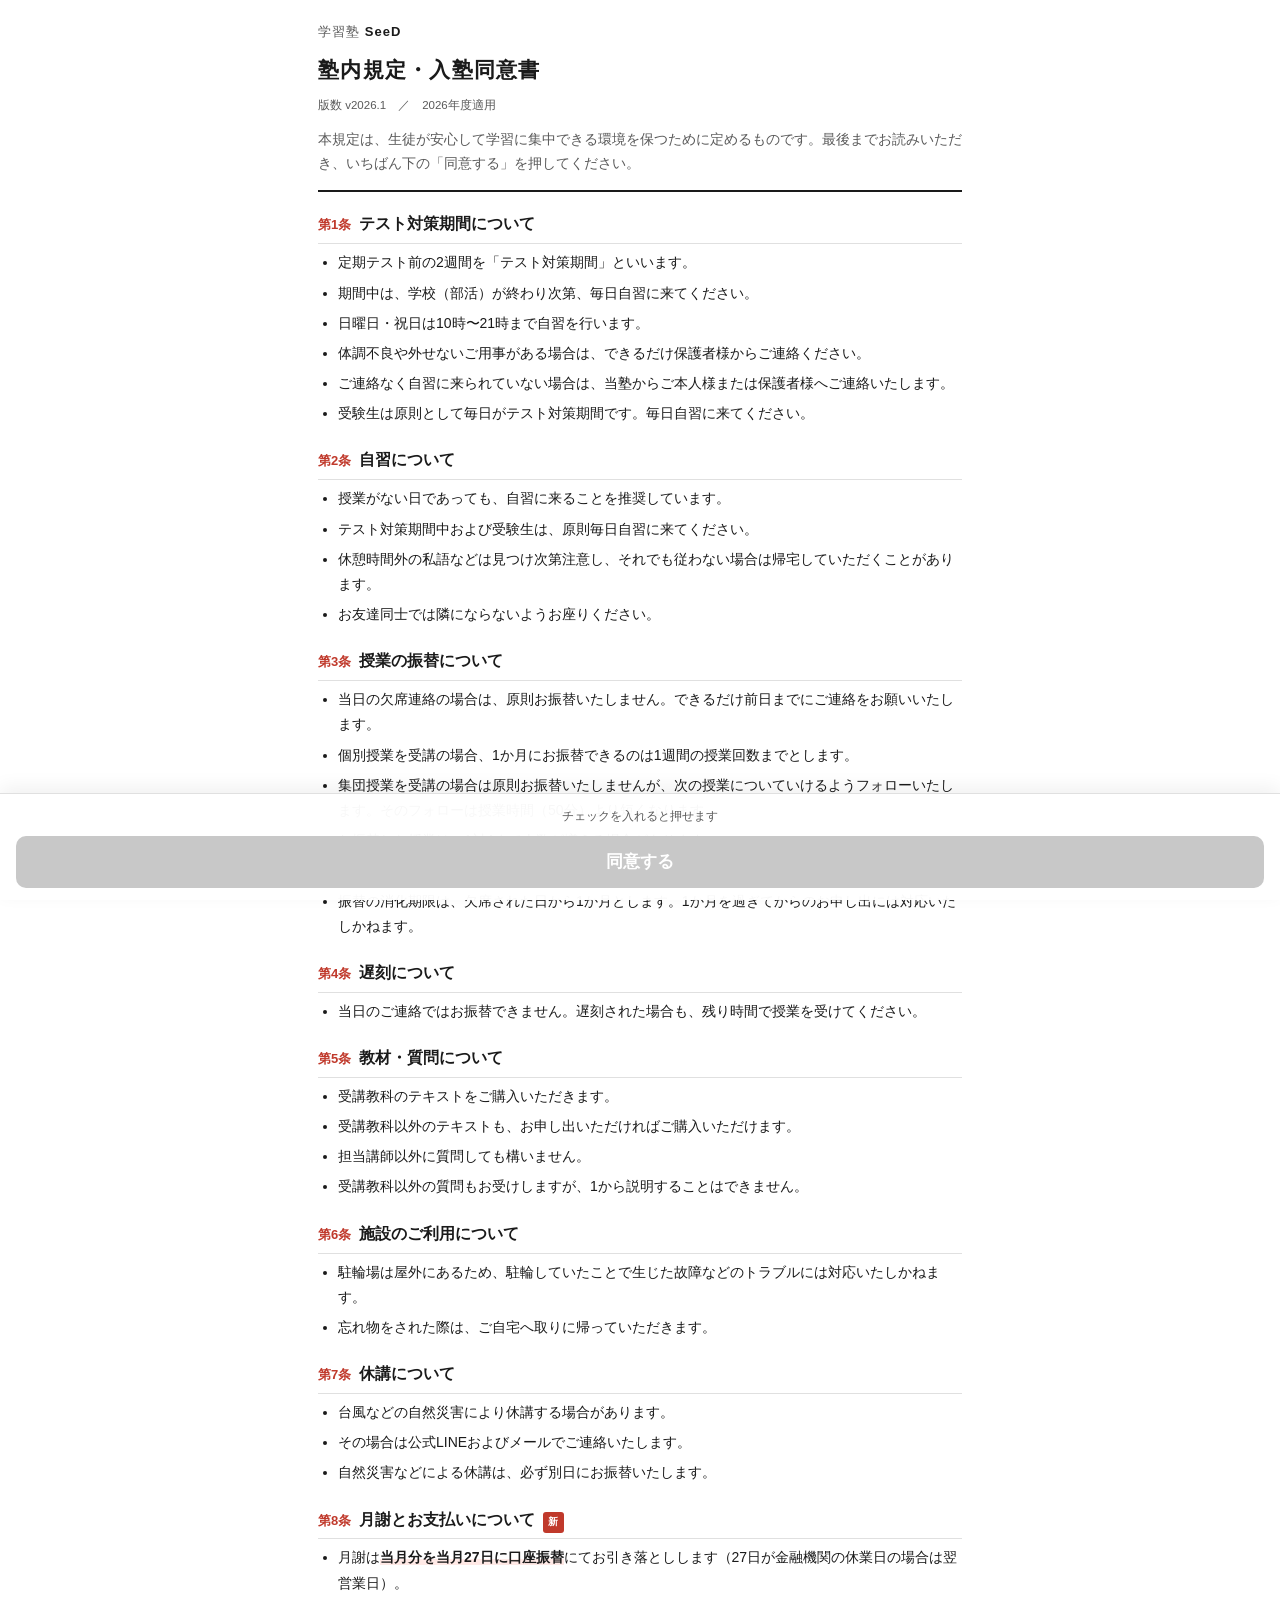
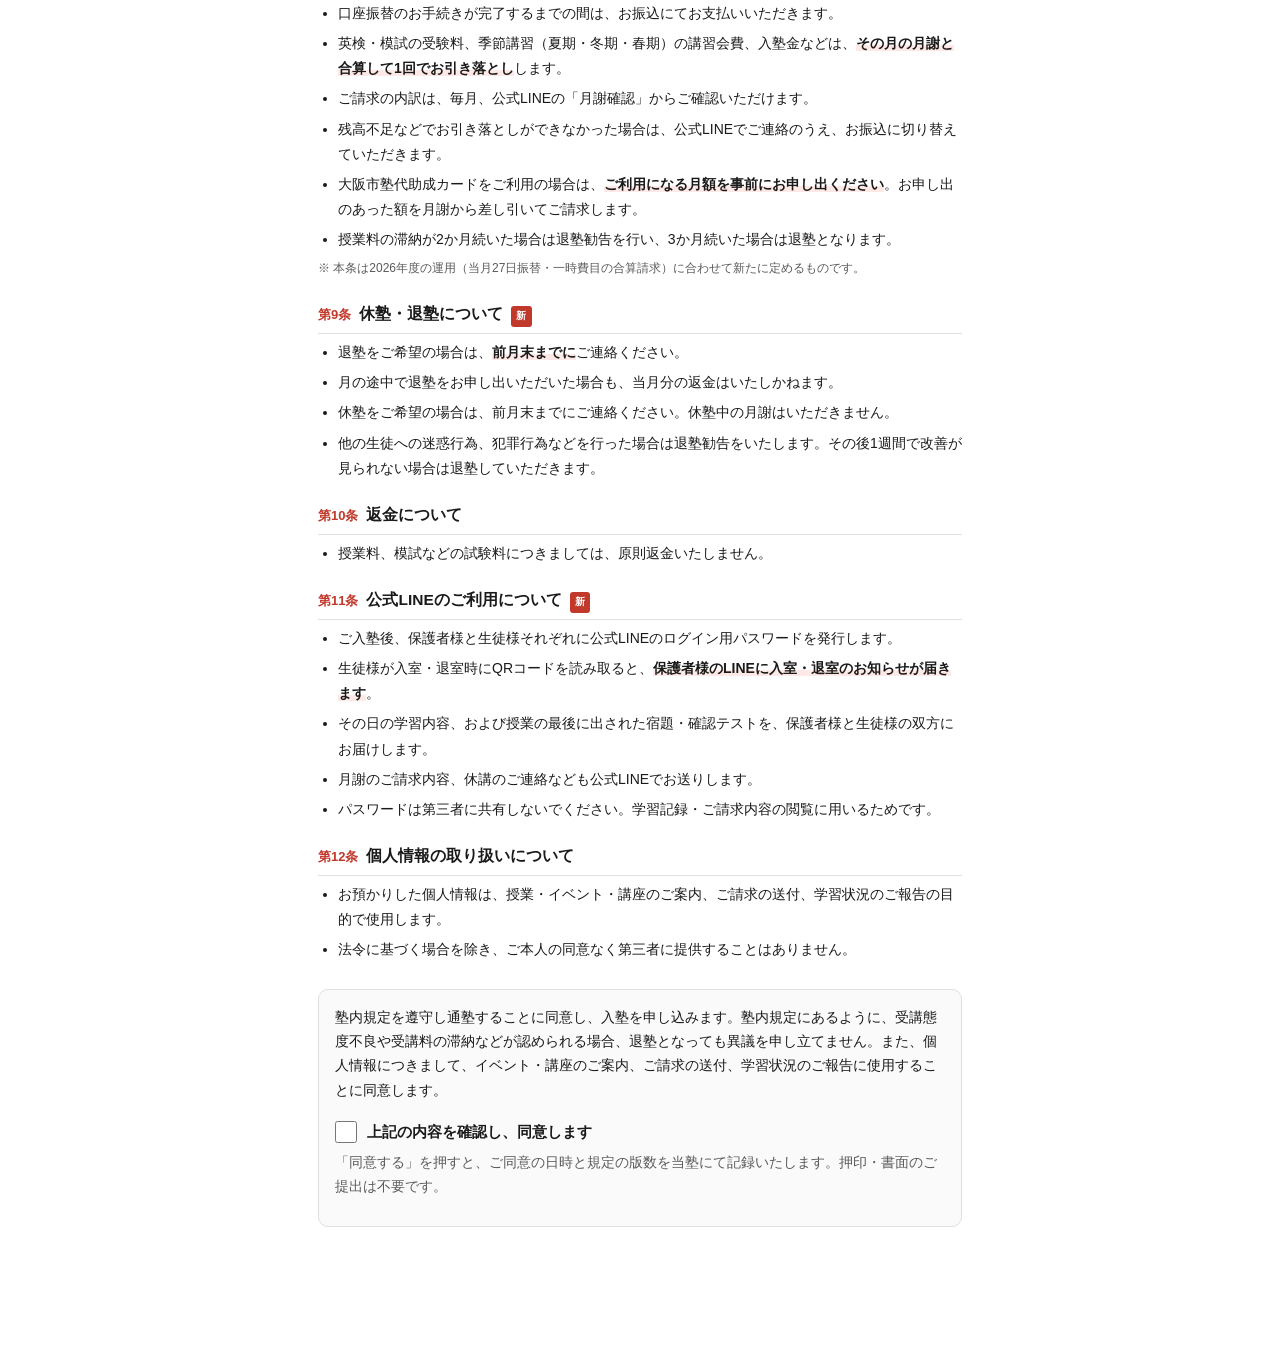
==== kitei/index.html @ 8643ed5d "学習塾SeeD 公式LINEの案内ページ（塾内規定の同意・口座振替の中継） 🤖 Generated with [Claude Code](https://claude.com/claude-code)" ====
<!DOCTYPE html>
<html lang="ja">
<head>
<meta charset="utf-8">
<meta name="viewport" content="width=device-width, initial-scale=1, viewport-fit=cover">
<title>学習塾SeeD 塾内規定・入塾同意書</title>
<style>
  :root { --ink:#1a1a1a; --sub:#5a5a5a; --line:#e0e0e0; --red:#c0392b; --green:#2E9E5B; }
  * { box-sizing:border-box; -webkit-text-size-adjust:100%; }
  html,body { margin:0; background:#fff; color:var(--ink);
    font-family:-apple-system,"Hiragino Kaku Gothic ProN","Yu Gothic","Noto Sans JP",sans-serif;
    font-size:15px; line-height:1.8; }
  #wrap { padding:20px 18px 132px; max-width:680px; margin:0 auto; }

  header { border-bottom:2px solid var(--ink); padding-bottom:14px; margin-bottom:18px; }
  .brand { font-size:13px; letter-spacing:.08em; color:var(--sub); }
  .brand b { color:var(--ink); }
  h1 { font-size:21px; margin:8px 0 6px; letter-spacing:.06em; font-weight:700; }
  .meta { font-size:11.5px; color:var(--sub); }
  .lead { font-size:13.5px; color:var(--sub); margin:12px 0 0; }

  section { margin:0 0 20px; }
  h2 { font-size:15.5px; margin:0 0 6px; padding-bottom:5px; border-bottom:1px solid var(--line);
       font-weight:700; display:flex; gap:8px; align-items:baseline; }
  h2 .no { color:var(--red); font-size:13px; white-space:nowrap; }
  .new { font-size:10px; color:#fff; background:var(--red); border-radius:3px;
         padding:1px 5px 2px; letter-spacing:.04em; }
  ul { margin:0; padding-left:20px; }
  li { margin-bottom:5px; font-size:14px; }
  .note { font-size:12px; color:var(--sub); margin:6px 0 0; }
  b.hl { background:linear-gradient(transparent 62%, #ffe9e6 62%); }

  #endmark { margin:26px 0 0; padding:16px; border:1px solid var(--line); border-radius:10px;
             background:#fafafa; }
  #endmark p { margin:0 0 10px; font-size:13.5px; }
  label.chk { display:flex; gap:10px; align-items:flex-start; font-size:14.5px; font-weight:700;
              cursor:pointer; padding:6px 0; }
  label.chk input { width:22px; height:22px; margin:2px 0 0; flex:0 0 auto; accent-color:var(--green); }

  #bar { position:fixed; left:0; right:0; bottom:0; background:rgba(255,255,255,.97);
         border-top:1px solid var(--line); padding:12px 16px calc(12px + env(safe-area-inset-bottom));
         box-shadow:0 -6px 18px rgba(0,0,0,.06); }
  #hint { font-size:12px; color:var(--sub); text-align:center; margin:0 0 8px; }
  #agree { width:100%; border:0; border-radius:10px; padding:15px; font-size:16.5px; font-weight:700;
           color:#fff; background:var(--green); cursor:pointer; font-family:inherit; }
  #agree[disabled] { background:#c8c8c8; cursor:default; }

  #done { display:none; padding:34px 20px 60px; max-width:680px; margin:0 auto; text-align:center; }
  #done .tick { font-size:44px; color:var(--green); line-height:1; }
  #done h2 { display:block; border:0; font-size:19px; margin:14px 0 6px; }
  #done p { font-size:14px; color:var(--sub); margin:0 0 8px; }
  #done .box { text-align:left; border:1px solid var(--line); border-radius:10px; padding:16px;
               margin:22px 0 0; background:#fafafa; }
  #done .box h3 { margin:0 0 8px; font-size:15px; }
  #done .box li { font-size:13.5px; }
  .btn { display:block; text-decoration:none; text-align:center; border-radius:10px; padding:15px;
         font-size:16px; font-weight:700; color:#fff; background:var(--green); margin-top:16px; }
  .btn.sub { background:#fff; color:var(--ink); border:1px solid #c8c8c8; font-weight:400; font-size:14px; }
</style>
</head>
<body>

<div id="wrap">
  <header>
    <div class="brand">学習塾 <b>SeeD</b></div>
    <h1>塾内規定・入塾同意書</h1>
    <div class="meta">版数 <span id="ver">v2026.1</span>　／　2026年度適用</div>
    <p class="lead">本規定は、生徒が安心して学習に集中できる環境を保つために定めるものです。最後までお読みいただき、いちばん下の「同意する」を押してください。</p>
  </header>

  <section>
    <h2><span class="no">第1条</span>テスト対策期間について</h2>
    <ul>
      <li>定期テスト前の2週間を「テスト対策期間」といいます。</li>
      <li>期間中は、学校（部活）が終わり次第、毎日自習に来てください。</li>
      <li>日曜日・祝日は10時〜21時まで自習を行います。</li>
      <li>体調不良や外せないご用事がある場合は、できるだけ保護者様からご連絡ください。</li>
      <li>ご連絡なく自習に来られていない場合は、当塾からご本人様または保護者様へご連絡いたします。</li>
      <li>受験生は原則として毎日がテスト対策期間です。毎日自習に来てください。</li>
    </ul>
  </section>

  <section>
    <h2><span class="no">第2条</span>自習について</h2>
    <ul>
      <li>授業がない日であっても、自習に来ることを推奨しています。</li>
      <li>テスト対策期間中および受験生は、原則毎日自習に来てください。</li>
      <li>休憩時間外の私語などは見つけ次第注意し、それでも従わない場合は帰宅していただくことがあります。</li>
      <li>お友達同士では隣にならないようお座りください。</li>
    </ul>
  </section>

  <section>
    <h2><span class="no">第3条</span>授業の振替について</h2>
    <ul>
      <li>当日の欠席連絡の場合は、原則お振替いたしません。できるだけ前日までにご連絡をお願いいたします。</li>
      <li>個別授業を受講の場合、1か月にお振替できるのは1週間の授業回数までとします。</li>
      <li>集団授業を受講の場合は原則お振替いたしませんが、次の授業についていけるようフォローいたします。そのフォローは授業時間（50分）より短くなります。</li>
      <li>お振替した授業は、1対4まで人数が増える場合があります。</li>
      <li>担当講師が普段と異なる場合があります。</li>
      <li>振替の消化期限は、欠席された日から1か月とします。1か月を過ぎてからのお申し出には対応いたしかねます。</li>
    </ul>
  </section>

  <section>
    <h2><span class="no">第4条</span>遅刻について</h2>
    <ul>
      <li>当日のご連絡ではお振替できません。遅刻された場合も、残り時間で授業を受けてください。</li>
    </ul>
  </section>

  <section>
    <h2><span class="no">第5条</span>教材・質問について</h2>
    <ul>
      <li>受講教科のテキストをご購入いただきます。</li>
      <li>受講教科以外のテキストも、お申し出いただければご購入いただけます。</li>
      <li>担当講師以外に質問しても構いません。</li>
      <li>受講教科以外の質問もお受けしますが、1から説明することはできません。</li>
    </ul>
  </section>

  <section>
    <h2><span class="no">第6条</span>施設のご利用について</h2>
    <ul>
      <li>駐輪場は屋外にあるため、駐輪していたことで生じた故障などのトラブルには対応いたしかねます。</li>
      <li>忘れ物をされた際は、ご自宅へ取りに帰っていただきます。</li>
    </ul>
  </section>

  <section>
    <h2><span class="no">第7条</span>休講について</h2>
    <ul>
      <li>台風などの自然災害により休講する場合があります。</li>
      <li>その場合は公式LINEおよびメールでご連絡いたします。</li>
      <li>自然災害などによる休講は、必ず別日にお振替いたします。</li>
    </ul>
  </section>

  <section>
    <h2><span class="no">第8条</span>月謝とお支払いについて<span class="new">新</span></h2>
    <ul>
      <li>月謝は<b class="hl">当月分を当月27日に口座振替</b>にてお引き落としします（27日が金融機関の休業日の場合は翌営業日）。</li>
      <li>口座振替のお手続きが完了するまでの間は、お振込にてお支払いいただきます。</li>
      <li>英検・模試の受験料、季節講習（夏期・冬期・春期）の講習会費、入塾金などは、<b class="hl">その月の月謝と合算して1回でお引き落とし</b>します。</li>
      <li>ご請求の内訳は、毎月、公式LINEの「月謝確認」からご確認いただけます。</li>
      <li>残高不足などでお引き落としができなかった場合は、公式LINEでご連絡のうえ、お振込に切り替えていただきます。</li>
      <li>大阪市塾代助成カードをご利用の場合は、<b class="hl">ご利用になる月額を事前にお申し出ください</b>。お申し出のあった額を月謝から差し引いてご請求します。</li>
      <li>授業料の滞納が2か月続いた場合は退塾勧告を行い、3か月続いた場合は退塾となります。</li>
    </ul>
    <p class="note">※ 本条は2026年度の運用（当月27日振替・一時費目の合算請求）に合わせて新たに定めるものです。</p>
  </section>

  <section>
    <h2><span class="no">第9条</span>休塾・退塾について<span class="new">新</span></h2>
    <ul>
      <li>退塾をご希望の場合は、<b class="hl">前月末までに</b>ご連絡ください。</li>
      <li>月の途中で退塾をお申し出いただいた場合も、当月分の返金はいたしかねます。</li>
      <li>休塾をご希望の場合は、前月末までにご連絡ください。休塾中の月謝はいただきません。</li>
      <li>他の生徒への迷惑行為、犯罪行為などを行った場合は退塾勧告をいたします。その後1週間で改善が見られない場合は退塾していただきます。</li>
    </ul>
  </section>

  <section>
    <h2><span class="no">第10条</span>返金について</h2>
    <ul>
      <li>授業料、模試などの試験料につきましては、原則返金いたしません。</li>
    </ul>
  </section>

  <section>
    <h2><span class="no">第11条</span>公式LINEのご利用について<span class="new">新</span></h2>
    <ul>
      <li>ご入塾後、保護者様と生徒様それぞれに公式LINEのログイン用パスワードを発行します。</li>
      <li>生徒様が入室・退室時にQRコードを読み取ると、<b class="hl">保護者様のLINEに入室・退室のお知らせが届きます</b>。</li>
      <li>その日の学習内容、および授業の最後に出された宿題・確認テストを、保護者様と生徒様の双方にお届けします。</li>
      <li>月謝のご請求内容、休講のご連絡なども公式LINEでお送りします。</li>
      <li>パスワードは第三者に共有しないでください。学習記録・ご請求内容の閲覧に用いるためです。</li>
    </ul>
  </section>

  <section>
    <h2><span class="no">第12条</span>個人情報の取り扱いについて</h2>
    <ul>
      <li>お預かりした個人情報は、授業・イベント・講座のご案内、ご請求の送付、学習状況のご報告の目的で使用します。</li>
      <li>法令に基づく場合を除き、ご本人の同意なく第三者に提供することはありません。</li>
    </ul>
  </section>

  <div id="endmark">
    <p>塾内規定を遵守し通塾することに同意し、入塾を申し込みます。塾内規定にあるように、受講態度不良や受講料の滞納などが認められる場合、退塾となっても異議を申し立てません。また、個人情報につきまして、イベント・講座のご案内、ご請求の送付、学習状況のご報告に使用することに同意します。</p>
    <label class="chk"><input type="checkbox" id="ck"><span>上記の内容を確認し、同意します</span></label>
    <p class="note">「同意する」を押すと、ご同意の日時と規定の版数を当塾にて記録いたします。押印・書面のご提出は不要です。</p>
  </div>
</div>

<div id="bar">
  <p id="hint">最後までスクロールしてチェックを入れてください</p>
  <button id="agree" disabled>同意する</button>
</div>

<div id="done">
  <div class="tick">✓</div>
  <h2>ご同意ありがとうございます</h2>
  <p>塾内規定への同意を記録しました。</p>
  <div class="box">
    <h3>次に、口座振替のお手続きをお願いします</h3>
    <ul>
      <li>所要は約5分、<b>印鑑・書類は不要</b>です。</li>
      <li>お支払方法の選択で「口座振替」を選び、金融機関のサイトで登録します。</li>
      <li><b>登録後は必ず元のページに戻ってください。</b>途中で閉じると登録されないことがあります。</li>
      <li>お手続きが完了するまでの間は、お振込でのお支払いになります。</li>
    </ul>
    <a class="btn" id="bankbtn" href="#">口座振替のお手続きへ</a>
    <a class="btn sub" href="#" id="later">あとで手続きする</a>
  </div>
</div>

<script>
  var P = new URLSearchParams(location.search);
  var UID = P.get('uid') || '', TOKEN = P.get('t') || '';
  var EXEC = 'https://script.google.com/macros/s/AKfycbztDdOm_W6RlbxVj-TfG7zxjxhspaTkaGoDvY2qqy8o_enAMRWbtQi9RGNRyndZNLfE/exec';
  function jsonp(params, cb){
    var name = 'seedcb' + Math.floor(performance.now()*1000) + Math.floor(Math.random()*1e6);
    window[name] = function(res){ try{ cb(res); } finally { delete window[name]; } };
    var s = document.createElement('script');
    s.src = EXEC + '?' + params + '&callback=' + name;
    s.onerror = function(){ cb({ ok:false, message:'通信に失敗しました。' }); };
    document.body.appendChild(s);
  }
  // 開いたことを記録＋版数を取得
  jsonp('action=consent_open&uid=' + encodeURIComponent(UID) + '&t=' + encodeURIComponent(TOKEN),
    function(r){ if (r && r.version) document.getElementById('ver').textContent = r.version; });
  var ck = document.getElementById('ck'), btn = document.getElementById('agree'),
      hint = document.getElementById('hint'), bottomSeen = false;

  function atBottom() {
    var el = document.documentElement;
    return (window.innerHeight + window.scrollY) >= (el.scrollHeight - 60);
  }
  function refresh() {
    if (atBottom()) bottomSeen = true;
    var ok = bottomSeen && ck.checked;
    btn.disabled = !ok;
    hint.textContent = !bottomSeen ? '最後までスクロールしてください'
                     : (!ck.checked ? 'チェックを入れると押せます' : 'ご確認ありがとうございます');
  }
  window.addEventListener('scroll', refresh, { passive: true });
  window.addEventListener('resize', refresh);
  ck.addEventListener('change', refresh);
  refresh();

  var sending = false;
  btn.addEventListener('click', function () {
    if (sending || btn.disabled) return;
    sending = true;
    btn.textContent = '送信中…';
    btn.disabled = true;
    jsonp('action=consent_web&uid=' + encodeURIComponent(UID) + '&t=' + encodeURIComponent(TOKEN),
      function (res) {
      if (res && res.ok) {
        document.getElementById('wrap').style.display = 'none';
        document.getElementById('bar').style.display = 'none';
        var bb = document.getElementById('bankbtn');
        if (res.bankUrl) { bb.href = res.bankUrl; } else { bb.style.display = 'none'; }
        document.getElementById('done').style.display = 'block';
        window.scrollTo(0, 0);
      } else {
        sending = false;
        btn.disabled = false;
        btn.textContent = '同意する';
        hint.textContent = (res && res.message) ? res.message : '送信に失敗しました。通信環境をご確認ください。';
      }
    });
  });

  document.getElementById('later').addEventListener('click', function (e) {
    e.preventDefault();
    document.getElementById('done').innerHTML =
      '<div class="tick">✓</div><h2>同意を記録しました</h2>' +
      '<p>口座振替のお手続きは、公式LINEのメニューからいつでも行えます。<br>このページは閉じてください。</p>';
  });
</script>
</body>
</html>
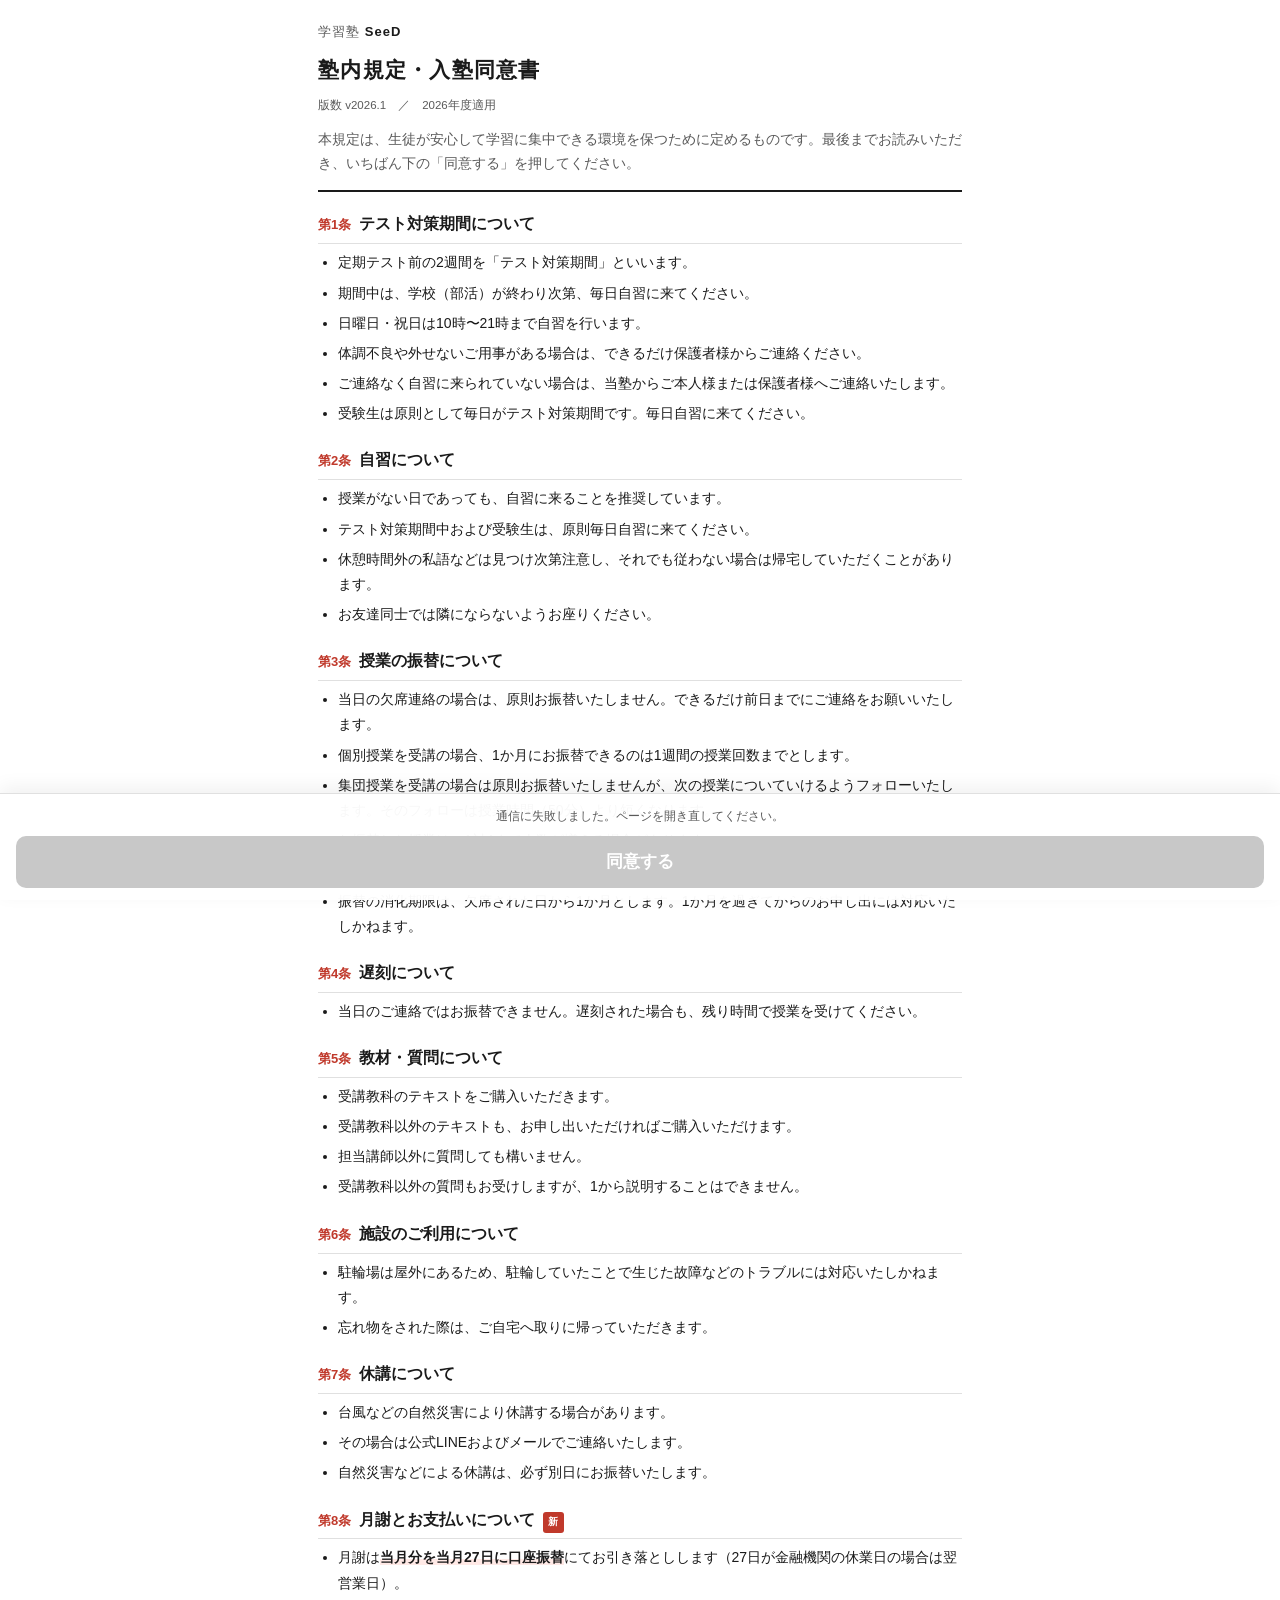
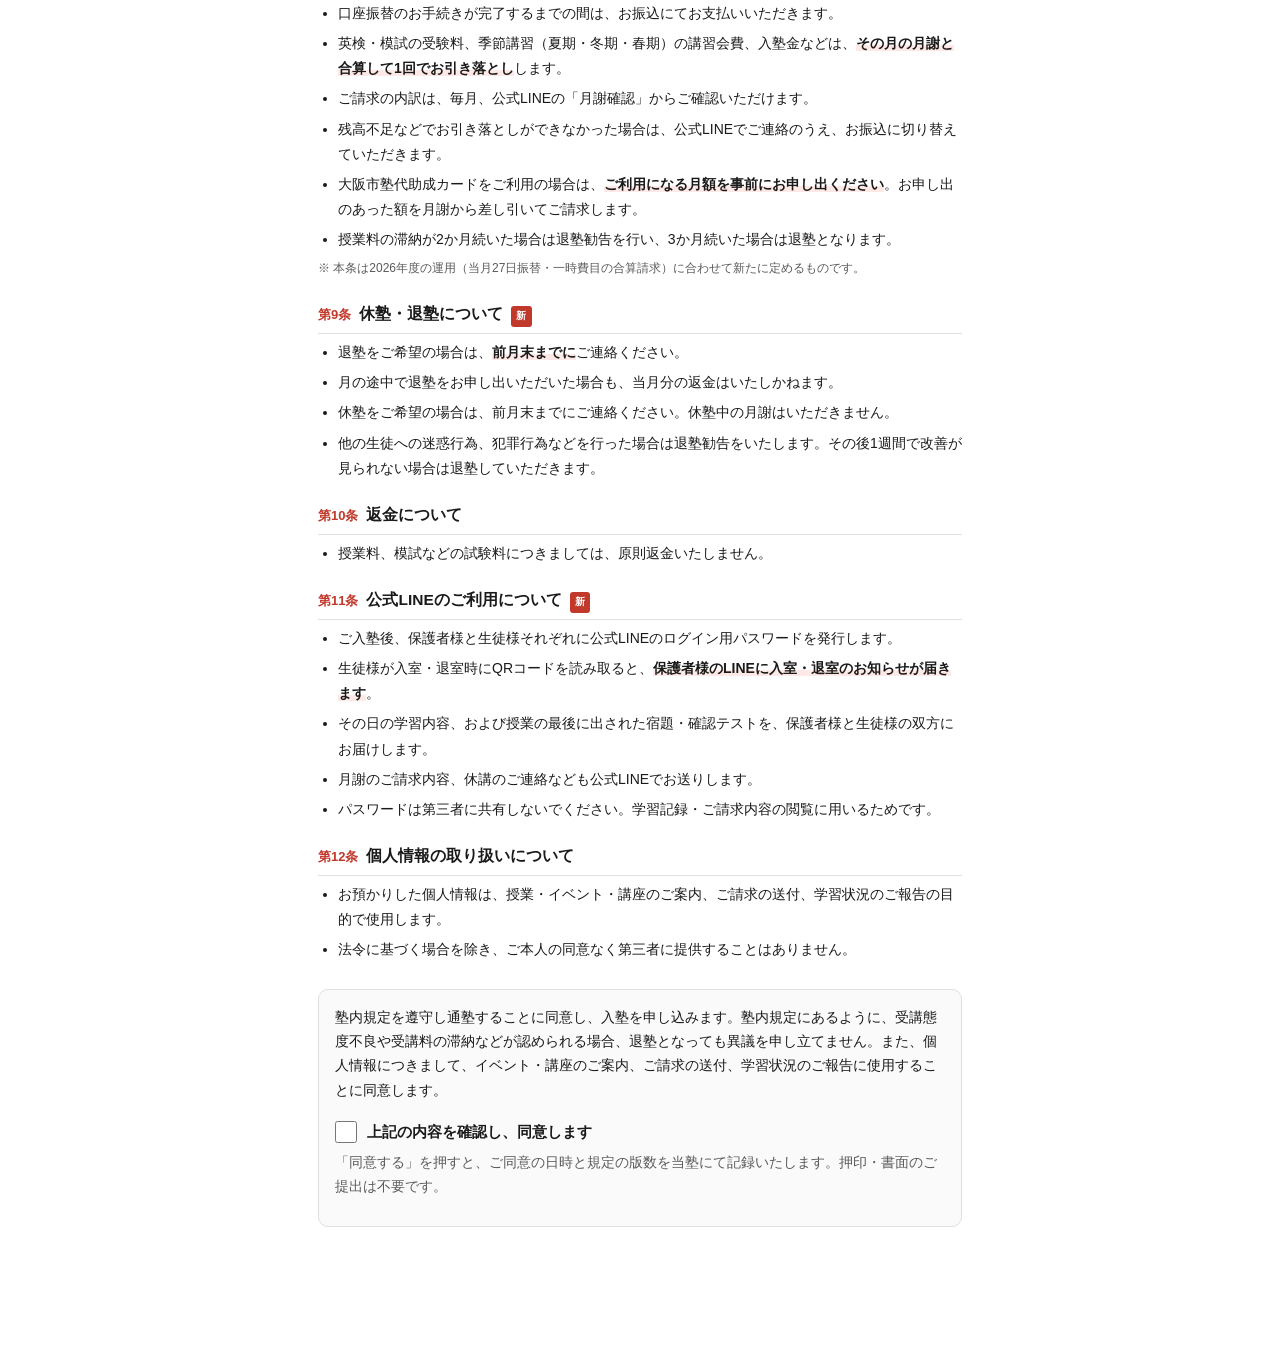
==== commit 2e0bff79: "Verify parent consent access and durable completion in rules page" ====
--- a/kitei/index.html
+++ b/kitei/index.html
@@ -201,84 +201,83 @@
 <div id="done">
   <div class="tick">✓</div>
   <h2>ご同意ありがとうございます</h2>
-  <p>塾内規定への同意を記録しました。</p>
+  <p>塾内規定への同意を記録しました。<br>公式LINEのすべての機能をご利用いただけます。</p>
   <div class="box">
-    <h3>次に、口座振替のお手続きをお願いします</h3>
-    <ul>
-      <li>所要は約5分、<b>印鑑・書類は不要</b>です。</li>
-      <li>お支払方法の選択で「口座振替」を選び、金融機関のサイトで登録します。</li>
-      <li><b>登録後は必ず元のページに戻ってください。</b>途中で閉じると登録されないことがあります。</li>
-      <li>お手続きが完了するまでの間は、お振込でのお支払いになります。</li>
-    </ul>
-    <a class="btn" id="bankbtn" href="#">口座振替のお手続きへ</a>
-    <a class="btn sub" href="#" id="later">あとで手続きする</a>
+    <h3>お支払いについて</h3>
+    <ul>
+      <li>月謝は<b>当月分を当月27日に口座振替</b>でお引き落としします。</li>
+      <li>口座振替のお手続きは、<b>塾でお渡しする用紙</b>からお願いします。</li>
+      <li>お手続きが済むまでの間は、お振込でのお支払いになります。</li>
+    </ul>
   </div>
+  <p style="font-size:13px;color:var(--sub);margin-top:20px">このページは閉じて、LINEにお戻りください。</p>
 </div>
 
 <script>
-  var P = new URLSearchParams(location.search);
-  var UID = P.get('uid') || '', TOKEN = P.get('t') || '';
-  var EXEC = 'https://script.google.com/macros/s/AKfycbztDdOm_W6RlbxVj-TfG7zxjxhspaTkaGoDvY2qqy8o_enAMRWbtQi9RGNRyndZNLfE/exec';
-  function jsonp(params, cb){
-    var name = 'seedcb' + Math.floor(performance.now()*1000) + Math.floor(Math.random()*1e6);
-    window[name] = function(res){ try{ cb(res); } finally { delete window[name]; } };
-    var s = document.createElement('script');
-    s.src = EXEC + '?' + params + '&callback=' + name;
-    s.onerror = function(){ cb({ ok:false, message:'通信に失敗しました。' }); };
-    document.body.appendChild(s);
+var P = new URLSearchParams(location.search);
+var UID = P.get('uid') || '', TOKEN = P.get('t') || '';
+var EXEC = 'https://script.google.com/macros/s/AKfycbztDdOm_W6RlbxVj-TfG7zxjxhspaTkaGoDvY2qqy8o_enAMRWbtQi9RGNRyndZNLfE/exec';
+// 共通UI。本人確認が成功するまで送信させず、通信失敗でも保存済みと表示しない。
+var ck = document.getElementById('ck'), btn = document.getElementById('agree'),
+    hint = document.getElementById('hint'), bottomSeen = false, opened = false,
+    sending = false, version = '', openError = '';
+function jsonp(params, cb) {
+  var name = 'seedcb' + Date.now() + Math.floor(Math.random() * 1e6);
+  var s = document.createElement('script'), finished = false;
+  function finish(res) {
+    if (finished) return;
+    finished = true; clearTimeout(timer); s.remove();
+    window[name] = function() {}; setTimeout(function() { delete window[name]; }, 60000);
+    cb(res || { ok: false });
   }
-  // 開いたことを記録＋版数を取得
-  jsonp('action=consent_open&uid=' + encodeURIComponent(UID) + '&t=' + encodeURIComponent(TOKEN),
-    function(r){ if (r && r.version) document.getElementById('ver').textContent = r.version; });
-  var ck = document.getElementById('ck'), btn = document.getElementById('agree'),
-      hint = document.getElementById('hint'), bottomSeen = false;
-
-  function atBottom() {
-    var el = document.documentElement;
-    return (window.innerHeight + window.scrollY) >= (el.scrollHeight - 60);
+  var timer = setTimeout(function() { finish({ ok: false, message: '通信に時間がかかっています。ページを開き直してご確認ください。' }); }, 25000);
+  window[name] = finish;
+  s.onerror = function() { finish({ ok: false, message: '通信に失敗しました。ページを開き直してください。' }); };
+  s.src = EXEC + '?' + params + '&callback=' + name;
+  document.body.appendChild(s);
+}
+function refresh() {
+  if (window.innerHeight + window.scrollY >= document.documentElement.scrollHeight - 60) bottomSeen = true;
+  btn.disabled = !opened || sending || !bottomSeen || !ck.checked;
+  hint.textContent = openError || (!opened ? 'ご本人の確認中です…' :
+    !bottomSeen ? '最後までスクロールしてください' : !ck.checked ? 'チェックを入れると押せます' : 'ご確認ありがとうございます');
+}
+window.addEventListener('scroll', refresh, { passive: true });
+window.addEventListener('resize', refresh);
+ck.addEventListener('change', refresh);
+refresh();
+jsonp('action=consent_open&uid=' + encodeURIComponent(UID) + '&t=' + encodeURIComponent(TOKEN), function(res) {
+  if (!res.ok || !res.version) {
+    openError = res.message || 'ご本人の確認ができません。公式LINEの「塾内規定」から開き直してください。';
+    refresh(); return;
   }
-  function refresh() {
-    if (atBottom()) bottomSeen = true;
-    var ok = bottomSeen && ck.checked;
-    btn.disabled = !ok;
-    hint.textContent = !bottomSeen ? '最後までスクロールしてください'
-                     : (!ck.checked ? 'チェックを入れると押せます' : 'ご確認ありがとうございます');
+  opened = true; version = res.version;
+  document.getElementById('ver').textContent = version;
+  if (res.consented) {
+    document.getElementById('bar').style.display = 'none';
+    var notice = document.createElement('p');
+    notice.textContent = 'ご同意済みです。塾内規定はいつでもこちらでご確認いただけます。';
+    notice.style.cssText = 'padding:16px;background:#edf6f1;color:#235645;text-align:center';
+    document.getElementById('wrap').prepend(notice);
   }
-  window.addEventListener('scroll', refresh, { passive: true });
-  window.addEventListener('resize', refresh);
-  ck.addEventListener('change', refresh);
   refresh();
-
-  var sending = false;
-  btn.addEventListener('click', function () {
-    if (sending || btn.disabled) return;
-    sending = true;
-    btn.textContent = '送信中…';
-    btn.disabled = true;
-    jsonp('action=consent_web&uid=' + encodeURIComponent(UID) + '&t=' + encodeURIComponent(TOKEN),
-      function (res) {
-      if (res && res.ok) {
-        document.getElementById('wrap').style.display = 'none';
-        document.getElementById('bar').style.display = 'none';
-        var bb = document.getElementById('bankbtn');
-        if (res.bankUrl) { bb.href = res.bankUrl; } else { bb.style.display = 'none'; }
-        document.getElementById('done').style.display = 'block';
-        window.scrollTo(0, 0);
-      } else {
-        sending = false;
-        btn.disabled = false;
-        btn.textContent = '同意する';
-        hint.textContent = (res && res.message) ? res.message : '送信に失敗しました。通信環境をご確認ください。';
-      }
-    });
+});
+btn.addEventListener('click', function() {
+  if (btn.disabled || sending || !opened) return;
+  sending = true; btn.textContent = '送信中…'; refresh();
+  jsonp('action=consent_web&uid=' + encodeURIComponent(UID) + '&t=' + encodeURIComponent(TOKEN) + '&version=' + encodeURIComponent(version), function(res) {
+    if (res.ok) {
+      document.getElementById('wrap').style.display = 'none';
+      document.getElementById('bar').style.display = 'none';
+      document.getElementById('done').style.display = 'block';
+      window.scrollTo(0, 0);
+    } else {
+      sending = false; btn.textContent = '同意する'; refresh();
+      hint.textContent = res.message || '保存を確認できませんでした。もう一度お試しください。';
+    }
   });
-
-  document.getElementById('later').addEventListener('click', function (e) {
-    e.preventDefault();
-    document.getElementById('done').innerHTML =
-      '<div class="tick">✓</div><h2>同意を記録しました</h2>' +
-      '<p>口座振替のお手続きは、公式LINEのメニューからいつでも行えます。<br>このページは閉じてください。</p>';
-  });
+});
+
 </script>
 </body>
 </html>
